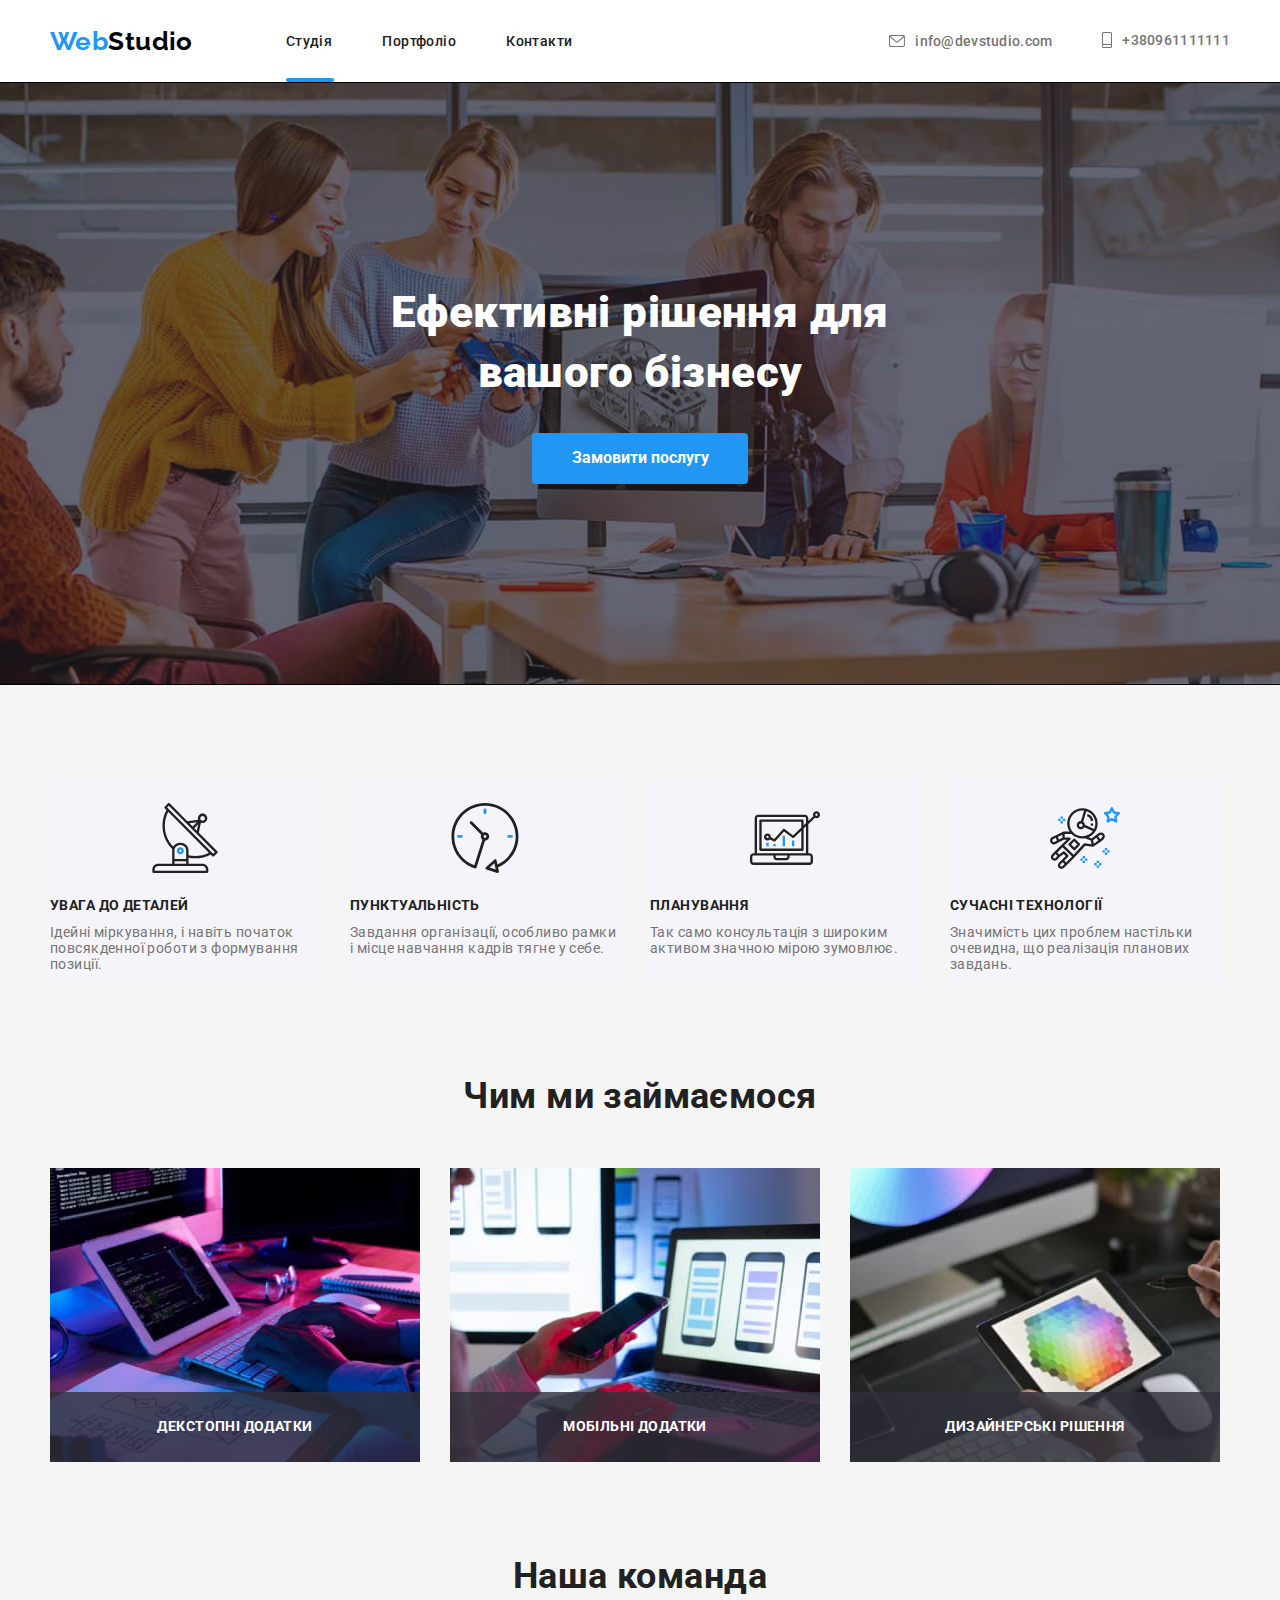
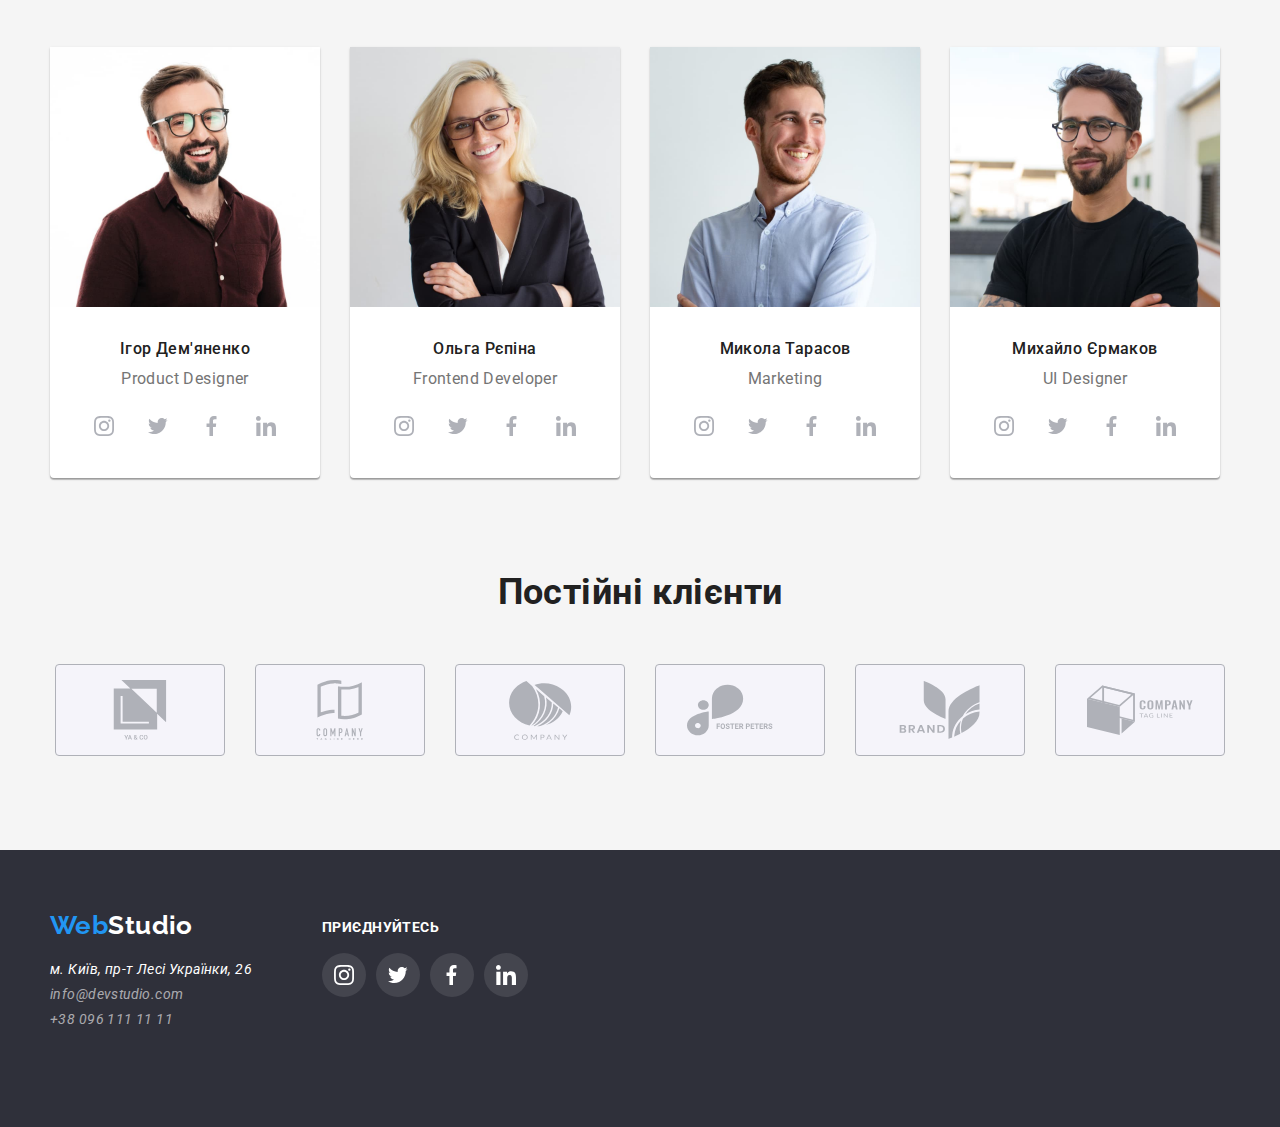
==== index.html @ a7bbc772 "commit" ====
<!DOCTYPE html>
<html lang="en">
<head>
    <meta charset="UTF-8">
    <meta http-equiv="X-UA-Compatible" content="IE=edge">
    <meta name="viewport" content="width=device-width, initial-scale=1.0">
    <title>HW-05</title>
    <link rel="preconnect" href="https://fonts.googleapis.com">
    <link rel="preconnect" href="https://fonts.gstatic.com" crossorigin>
    <link href="https://fonts.googleapis.com/css2?family=Raleway:wght@700&family=Roboto:wght@400;500;700;900&display=swap" 
      rel="stylesheet">
      <link rel="stylesheet" href="https://cdnjs.cloudflare.com/ajax/libs/modern-normalize/1.1.0/modern-normalize.min.css">
        <link rel="stylesheet" href="./css/styles.css">
</head>
<body>
    <!--шапка сторінки-->
    <header class="page-header">
        <div class="container page-header">
        <nav class="main-nav">
            <!--logo--> 

            <p class="logo-top">
                <a class="logo-header" href="./index.html">Web</a>
                <a class="accent-black" href="./index.html">Studio</a>
                <!-- <span class="logo-header">Web</span>
                <span class="accent-black">Studio</span> -->
            </p>

        <!--navigation-->

        <ul class="site-nav list">
            <li class="item">
                <a href="./index.html" class="activ link">Студія</a>
            </li>
            <li class="item"><a href="./portfolio.html" class="link">Портфоліо</a></li>
            <li class="item"><a href="./contacts.html" class="link">Контакти</a></li>
        </ul>
    </nav>

        <ul class="auth-nav list">
            <li class="item">
                <a href="mailto:info@devstudio.com" class="auth-link ">
                    <svg width="16" height="12" class="team-mail-icon">
                        <use href="./images/HW-4/icon/sprite.svg#icon-mail"></use>
                    </svg>
                    info@devstudio.com</a>
            </li>

            <li class="item">
                <a href="tel:+380961111111" class="tel-nav-link">
                    <svg width="10" height="16" class="team-phone-icon">
                        <use href="./images/HW-4/icon/sprite.svg#icon-phone"></use>
                    </svg>
                    +380961111111</a>
            </li>
        </ul>
    </div>
    </header>

   <main>

    <!--heroes-->

    <section class="hero">
        <h1 class="hero-title">Ефективні рішення для <br> вашого бізнесу</h1>

        <button class="hero-btn" data-modal-open >Замовити послугу</button>
    </section>
    
    <!--Features-->
    <section class="section">
        <div class="container">
        <h2  class="visually-hidden section-title">Навики компанії</h2>
        <ul class="feature-list">
            <li class="feature-element">
                <div class="team-skills">
                    <svg width="70" height="70" class="team-antena-icon">
                        <use href="./images/HW-4/icon/sprite.svg#icon-antenna"></use>
                    </svg>
                </div>
                <h3 class="title">УВАГА ДО ДЕТАЛЕЙ</h3>
                <p>Ідейні міркування, і навіть початок повсякденної роботи з формування позиції.</p>
            </li>

            <li class="feature-element ">
                <div class="team-skills">
                    <svg width="70" height="70" class="team-antena-icon">
                        <use href="./images/HW-4/icon/sprite.svg#icon-clock"></use>
                    </svg>
                </div>
                <h3 class="title">ПУНКТУАЛЬНІСТЬ</h3>
                <p>Завдання організації, особливо рамки і місце навчання кадрів тягне у себе.</p>
            </li>

            <li class="feature-element">
                <div class="team-skills">
                    <svg width="70" height="70" class="team-antena-icon">
                        <use href="./images/HW-4/icon/sprite.svg#icon-diagram"></use>
                    </svg>
                </div>
                <h3 class="title">ПЛАНУВАННЯ</h3>
                <p>Так само консультація з широким активом значною мірою зумовлює.</p>
            </li>

            <li class="feature-element">
                <div class="team-skills">
                    <svg width="70" height="70" class="team-antena-icon">
                        <use href="./images/HW-4/icon/sprite.svg#icon-astronaut"></use>
                    </svg>
                </div>
                <h3 class="title">СУЧАСНІ ТЕХНОЛОГІЇ</h3>
                <p >Значимість цих проблем настільки очевидна, що реалізація планових завдань.</p>
            </li>
        </ul>
    </div>
    </section>

    <!--Work-->

    <section class="section about">
        <div class="container">
        <h2 class="section-title">Чим ми займаємося</h2>
        <ul class="flex-work">
            <li class="work-element">
                <div class="work-thumb">
                <img src="./images/HW-1/pk.jpg" alt="компютер" 
                width="370" height="294">
                <p class="work-position">ДЕКСТОПНІ ДОДАТКИ</p>
            </div>
            </li>

            <li class="work-element">
                <div class="work-thumb">
                <img src="./images/HW-1/phone.jpg" alt="телефон" 
                width="370">
                <p class="work-position">Мобільні додатки</p>
            </div>
            </li>
            <li class="work-element">
                <div class="work-thumb">
                <img src="./images/HW-1/lpad.jpg" alt="планшет" 
                width="370">
                <p class="work-position">Дизайнерські рішення</p>
            </div>
            </li>
        </ul>
    </div>
    </section>
    
    <!------Comand------>

    <section class="section">
        <div class="container">
        <h2 class="section-title">Наша команда</h2>
        <ul class="comand-list">
            <li class="page-element ">
                <img src="./images/HW-1/igordemjanenko.jpg" alt="Ігор Демяненко"
                width="270">
                    <h3 class="link-card-heading">Ігор Дем'яненко</h3>
                    <p class="text-card">Product Designer</p>
                     <ul class="team-soc-list list">
                        <li class="team-soc-item">
                            <a href="#" class="team-soc-link">
                                <svg width="20" height="20" class="team-soc-icon">
                                    <use href="./images/HW-4/icon/sprite.svg#icon-instagram"></use>
                                </svg>
                            </a>
                        </li>
                        <li class="team-soc-item">
                            <a href="#" class="team-soc-link">
                                <svg width="20" height="20" class="team-soc-icon">
                                    <use href="./images/HW-4/icon/sprite.svg#icon-twitter"></use>
                                </svg>
                            </a>
                        </li>
                        <li class="team-soc-item">
                            <a href="#" class="team-soc-link">
                                <svg width="20" height="20" class="team-soc-icon">
                                    <use href="./images/HW-4/icon/sprite.svg#icon-facebook"></use>
                                </svg>
                            </a>
                        </li>
                        <li class="team-soc-item">
                            <a href="#" class="team-soc-link">
                                <svg width="20" height="20" class="team-soc-icon">
                                    <use href="./images/HW-4/icon/sprite.svg#icon-linkedin"></use>
                                </svg>
                            </a>
                        </li>
                        </ul>
            </li>
    
            <li class="page-element">
                <img src="./images/HW-1/olharepina.jpg" alt="Ольга Рєпіна"
                width="270">

                <div class="card-info">
                    <h3 class="link-card-heading">Ольга Рєпіна</h3>
                    <p class="text-card">Frontend Developer</p>
                </div>
                <ul class="team-soc-list list">
                    <li class="team-soc-item">
                        <a href="#" class="team-soc-link">
                            <svg width="20" height="20" class="team-soc-icon">
                                <use href="./images/HW-4/icon/sprite.svg#icon-instagram"></use>
                            </svg>
                        </a>
                    </li>
                    <li class="team-soc-item">
                        <a href="#" class="team-soc-link">
                            <svg width="20" height="20" class="team-soc-icon">
                                <use href="./images/HW-4/icon/sprite.svg#icon-twitter"></use>
                            </svg>
                        </a>
                    </li>
                    <li class="team-soc-item">
                        <a href="#" class="team-soc-link">
                            <svg width="20" height="20" class="team-soc-icon">
                                <use href="./images/HW-4/icon/sprite.svg#icon-facebook"></use>
                            </svg>
                        </a>
                    </li>
                    <li class="team-soc-item">
                        <a href="#" class="team-soc-link">
                            <svg width="20" height="20" class="team-soc-icon">
                                <use href="./images/HW-4/icon/sprite.svg#icon-linkedin"></use>
                            </svg>
                        </a>
                    </li>
                    </ul>
            </li>
    
            <li class="page-element">
                <img src="./images/HW-1/mykolatarasow.jpg" alt="Микола Тарасов"
                width="270">

                <div class="card-info">
                    <h3 class="link-card-heading">Микола Тарасов</h3>
                    <p class="text-card">Marketing</p>
                    <ul class="team-soc-list list">
                        <li class="team-soc-item">
                            <a href="#" class="team-soc-link">
                                <svg width="20" height="20" class="team-soc-icon">
                                    <use href="./images/HW-4/icon/sprite.svg#icon-instagram"></use>
                                </svg>
                            </a>
                        </li>
                        <li class="team-soc-item">
                            <a href="#" class="team-soc-link">
                                <svg width="20" height="20" class="team-soc-icon">
                                    <use href="./images/HW-4/icon/sprite.svg#icon-twitter"></use>
                                </svg>
                            </a>
                        </li>
                        <li class="team-soc-item">
                            <a href="#" class="team-soc-link">
                                <svg width="20" height="20" class="team-soc-icon">
                                    <use href="./images/HW-4/icon/sprite.svg#icon-facebook"></use>
                                </svg>
                            </a>
                        </li>
                        <li class="team-soc-item">
                            <a href="#" class="team-soc-link">
                                <svg width="20" height="20" class="team-soc-icon">
                                    <use href="./images/HW-4/icon/sprite.svg#icon-linkedin"></use>
                                </svg>
                            </a>
                        </li>
                        </ul>
                </div>
                
            </li>
    
            <li class="page-element">
                <img src="./images/HW-1/mychajlojermakov.jpg" alt="Михайло Єрмаков"
                width="270">

                <div class="card-info">
                    <h3 class="link-card-heading">Михайло Єрмаков</h3>
                    <p class="text-card">UI Designer</p>
                    <ul class="team-soc-list list">
                        <li class="team-soc-item">
                            <a href="#" class="team-soc-link">
                                <svg width="20" height="20" class="team-soc-icon">
                                    <use href="./images/HW-4/icon/sprite.svg#icon-instagram"></use>
                                </svg>
                            </a>
                        </li>
                        <li class="team-soc-item">
                            <a href="#" class="team-soc-link">
                                <svg width="20" height="20" class="team-soc-icon">
                                    <use href="./images/HW-4/icon/sprite.svg#icon-twitter"></use>
                                </svg>
                            </a>
                        </li>
                        <li class="team-soc-item">
                            <a href="#" class="team-soc-link">
                                <svg width="20" height="20" class="team-soc-icon">
                                    <use href="./images/HW-4/icon/sprite.svg#icon-facebook"></use>
                                </svg>
                            </a>
                        </li>
                        <li class="team-soc-item">
                            <a href="#" class="team-soc-link">
                                <svg width="20" height="20" class="team-soc-icon">
                                    <use href="./images/HW-4/icon/sprite.svg#icon-linkedin"></use>
                                </svg>
                            </a>
                        </li>
                        </ul>
                </div>
                
            </li>
        </ul>
    </div>
    </section>

    <!-- Client base -->

    <section class="section">
        <div class="container">
        <h2 class="section-title">Постійні клієнти</h2>
        <ul class="client-list">
            <li class="client-element">
                <a href="#" class="client-element-link">
                    <svg width="106" height="60" class="client-link">
                    <use href="./images/HW-4/icon/sprite.svg#icon-Union"></use>
                </svg>
            </a>
            </li>

            <li class="client-element">
                <a href="#" class="client-element-link">
                    <svg width="106" height="60" class="client-link">
                    <use href="./images/HW-4/icon/sprite.svg#icon-group"></use>
                </svg>
            </a>
            </li>
            <li class="client-element">
                <a href="#" class="client-element-link">
                    <svg width="106" height="60" class="client-link">
                    <use href="./images/HW-4/icon/sprite.svg#icon-Object"></use>
                </svg>
            </a>
            </li>
            <li class="client-element">
                <a href="#" class="client-element-link">
                    <svg width="106" height="60" class="client-link">
                    <use href="./images/HW-4/icon/sprite.svg#icon-foster-peters"></use>
                </svg>
            </a>
            </li>
            <li class="client-element">
                <a href="#" class="client-element-link">
                    <svg width="106" height="60" class="client-link">
                    <use href="./images/HW-4/icon/sprite.svg#icon-brand"></use>
                </svg>
            </a>
            </li>
            <li class="client-element">
                <a href="#" class="client-element-link">
                    <svg width="106" height="60" class="client-link">
                    <use href="./images/HW-4/icon/sprite.svg#icon-company-tag-line"></use>
                </svg>
            </a>
            </li>
        </ul>
    </div>
    </section>
    <!-- Modal window -->
    <div class="backdrop is-hidden" data-modal>
        <div class="modal">
          <button class="close-button" data-modal-close>
            <svg class="close-button-icon" width="18" height="18">
              <use href="./images/HW-5-icon/symbol-defs.svg#icon-close-black-icon"></use>
            </svg>
          </button>
        </div>
      </div>
   </main>
    <!--Contacts footer-->
    <footer class="page-footer">
        <div class="container section-wrap">
            <section  class="adress-footer-list">
                <p class="logo-bottom">
                    <a class="logo-footer" href="./index.html">Web</a>
                    <a class="accent-white" href="./index.html">Studio</a>
                </p>
                <address>
                    <p class="contact-footer">м. Київ, пр-т Лесі Українки, 26</p>
                    <ul class="adress-list">
                    <li><a href="mailto:info@devstudio.com" class="link">info@devstudio.com</a></li>
                    <li><a href="tel:+380961111111" class="link">+38 096 111 11 11</a></li>
                    </ul>
                </address>
            </section>
    
            <section class="soc-item-footer">
                <h2 class="add-soc-link">ПРИЄДНУЙТЕСЬ</h2>
            <ul class="team-soc-list list">
                <li class="team-soc-item">
                    <a href="#" class="team-soc-footer">
                        <svg width="20" height="20" class="team-soc-icon">
                            <use href="./images/HW-4/icon/sprite.svg#icon-instagram"></use>
                        </svg>
                    </a>
                </li>
                <li class="team-soc-item">
                    <a href="#" class="team-soc-footer">
                        <svg width="20" height="20" class="team-soc-icon">
                            <use href="./images/HW-4/icon/sprite.svg#icon-twitter"></use>
                        </svg>
                    </a>
                </li>
                <li class="team-soc-item">
                    <a href="#" class="team-soc-footer">
                        <svg width="20" height="20" class="team-soc-icon">
                            <use href="./images/HW-4/icon/sprite.svg#icon-facebook"></use>
                        </svg>
                    </a>
                </li>
                <li class="team-soc-item">
                    <a href="#" class="team-soc-footer">
                        <svg width="20" height="20" class="team-soc-icon">
                            <use href="./images/HW-4/icon/sprite.svg#icon-linkedin"></use>
                        </svg>
                    </a>
                </li>
                </ul>
            </section>
        </div>
    </footer>

    <script src="./js/modal.js"></script>
</body>
</html>
---- css/styles.css ----
/*колір головного тексту #212121; */
/*вторинний колір майн, хедер rgba(117, 117, 117, 1);*/
/* вторинний колір футер rgba(255, 255, 255, 0.6); */
/*фоновий білий колір шапка, фото команди #FFFFFF */
/*акцент #2196F3; */
/* фоновий вторинний колір навики,чим ми займаємося #F5F5F5 */
/* фоновий колір наша команда #F5F4FA
   gradient-color-heroes: rgba(47, 48, 58, 0.4); */

:root {
  /* основний колір тексту */
  --primary-text-color: rgba(117, 117, 117, 1);;

  /* колір заголовків */
  --title-text-color: rgba(33, 33, 33, 1);

  /* футер колір адреси */
  --adress-footer-color: rgba(255, 255, 255, 0.6);

  /* футер колір контактів */
  --contact-footer-color:#FFFFFF;

  /* основний фон сторінки */
  --primary-background-color:#F5F5F5;

  /* фон хедера */
  --header-color: rgba(255, 255, 255, 1);

  /* фон наша команда */
 --title-ourtame-color: #F5F4FA;

  /* фон геой */
--title-heroe-color:rgba(47, 48, 58, 1);

  /* колір заголовку герой */
--text-heroe-color:rgba(255, 255, 255, 1);
  /* колір секції футер */

  --footer-color: rgba(47, 48, 58, 1);

  /* акцент, підсвітка */
  --accent-color:rgba(33, 150, 243, 1);

  /* логотип */
  --title-web-color:rgba(33, 150, 243, 1);
  --title-studio-color:rgba(0, 0, 0, 1);

  /* кнопка */
  --title-button-color: #FFFFFF;
  --accen-button-color:rgba(33, 150, 243, 1);
  --bk-color-heroes: rgba(196, 196, 196, 1);
}



body {
  margin: 0;
  background-color: var(--primary-background-color);
  color: var(--primary-text-color);

  font-family: Roboto, sans-serif;
  letter-spacing: 0.03em;
  font-size: 14px;
}

/* утиліти */

.list {
  margin: 0;
  padding: 0;
  list-style: none;
}


ul {
    list-style: none;
}

a {
  text-decoration: none;
  color: inherit;
}

h1,
h2,
h3,
h3,
h4,
h5,
h6,
p,
ul {
margin-top: 0;
margin-bottom: 0;

padding: 0;
}

.page-header {
  background-color: var(--header-color);
  display: flex;
}

.container .page-header {
  display: flex;
}

.container {
  padding-left: 10px;
  padding-right: 10px;
  margin-left: auto;
  margin-right: auto;
  width: 1200px;
  /* outline: 2px solid tomato; */
  }


/*------ Navigation -----*/

.main-nav {
  display: flex;
  align-items: center;
}

/*----- Logo-top ----*/

.logo-top {
  display: flex;
  
}
/*----- Logo header -----*/

.logo-header {
  display: block;
  padding-top: 24px;
  padding-bottom: 25px;

  color: var(--title-web-color);
  font-family: Raleway, sans-serif;
  font-weight: 700;
  font-size: 26px;
  line-height: 1.19;
  text-decoration: none;
}
.accent-black {
  display: block;
  padding-top: 24px;
  padding-bottom: 25px;

  color:var(--title-studio-color);
  font-family: Raleway, sans-serif;
  font-weight: 700;
  font-size: 26px;
  line-height: 1.19;
  text-decoration: none;
}

    /* -----Site nav----- */

.site-nav {
  display: flex;
  margin-left: 93px;
  
}

.site-nav .item +.item {
margin-left: 50px;
}

.site-nav .link {
  display: block;
  padding-top: 32px;
  padding-bottom: 32px;
 

  color: var(--title-text-color);

  font-weight: 500;
  font-size: 14px;
  line-height: 1.14;
  text-decoration: none;
  transition-property: color;
    transition-duration: 250ms;
    transition-timing-function: cubic-bezier(0.4, 0, 0.2, 1);
}

.site-nav .link:hover,
.site-nav .link:focus {
color: var(--accent-color);
}

.item {
  position: relative;
}

.activ {
  color: var(--accent-color);
}

.activ::after {
  content: "";
  position: absolute;
  left: 0;
  bottom: 0;
  width: 48px;
  height: 4px;
  
background: #2196F3;
border-radius: 2px;
  
}



/*----- Auth -----*/

.auth-nav {
  display: flex;
  margin-left: auto;
  align-items: center;
  flex-wrap: wrap;
  padding-top: 32px;
  padding-bottom: 32px;
  /* margin-top: 94px; */
}

.auth-nav .item + .item {
  margin-left: 50px;
}

.auth-link {
  display: inline-flex;
  align-items: center;
  color: var(--primary-text-color);
  font-weight: 500;
  font-size: 14px;
  letter-spacing: 0.02em;
  text-decoration: none;
  justify-content: center;
  transition-property: color;
    transition-duration: 250ms;
    transition-timing-function: cubic-bezier(0.4, 0, 0.2, 1);
}

.auth-link:hover,
.auth-link:focus {
color: var(--accent-color);
}

.team-mail-icon {
  fill:currentColor;
  margin-right: 10px;
}

.tel-nav-link {
  display: inline-flex;
  align-items: center;
  color: var(--primary-text-color);
  font-weight: 500;
  font-size: 14px;
  letter-spacing: 0.02em;
  text-decoration: none;
  justify-content: center;
  transition-property: color;
  transition-duration: 250ms;
  transition-timing-function: cubic-bezier(0.4, 0, 0.2, 1);
}

.tel-nav-link:hover,
.tel-nav-link:focus {
color: var(--accent-color);
}

.team-phone-icon {
  fill:currentColor;
  margin-right: 10px;
}

/* -----Hero----- */

.hero {
  max-width: 1600px;
  min-height: 480px;
  margin-left: auto;
  margin-right: auto;
  outline: 1px solid black;
  background-image: linear-gradient( to right, rgba(47, 48, 58, 0.4), 
  rgba(47, 48, 58, 0.4)),  
  url("../images/HW-4/heroes.jpg");
  background-color: var(--bk-color-heroes);
  background-repeat: no-repeat;
  background-position: center;
  background-size: cover;

  text-align: center; 
  background-color: var(--title-heroe-color);
}

  .hero-title {
    margin-top: 0;
   
    padding-top: 200px;
    padding-bottom: 30px;
    color:var(--text-heroe-color);
    font-weight: 900;
    font-size: 44px;
    line-height: 1.36; 
    
  }

  .hero-btn {
    margin-bottom: 200px;
    font-family: inherit;
    cursor: pointer;
    display: inline-block;
    border: 1px solid transparent;
    border-radius: 4px;
    padding: 10px 32px;
    min-width: 216px;

    color: var(--title-button-color);
    background-color: var(--accen-button-color);
    font-weight: 700;
    font-size: 16px;
    line-height: 1.8;
    text-decoration: none;
    text-align:center ;
    }

    
  

/* Section */
.section {
  padding-top: 0;
  padding-bottom: 94px;
  z-index: 1;
}

.visually-hidden {
  position: absolute;
  width: 1px;
  height: 1px;
  margin: -1px;
  border: 0;
  padding: 0;
  white-space: nowrap;
  clip-path: inset(100%);
  clip: rect(0 0 0 0);
  overflow: hidden;
}

.section-title {
  margin-top: 0;
  margin-bottom: 50px; 
color: var(--title-text-color);
font-weight: 700;
font-size: 36px;
line-height: 1.16;
text-align: center;
}


/*------- Features -------*/
.feature-list {
  display: flex;
  flex-wrap: wrap;
  margin-top: 94px;
}

.feature-element {
  width: 270px;
  margin-right: 30px;
  display: block;
  content: "";
  background-repeat: no-repeat;
  background-position: center;
  background-color: rgba(245, 244, 250, 1);
}

.team-skills {
  display:flex;
  /* width: 270px; */
  height: 120px;
  align-items: center;
  justify-content: center;
  
}

.feature-element:nth-child(4n) {
  margin-right: 0;
}

.feature-list .title {
  margin-top: 0;
  margin-bottom: 10px;
  color: var(--title-text-color);
  font-weight: 700;
  font-size: 14px;
  line-height: 1.14;
}

.feature-list p {
  margin-top: 0;
  margin-bottom: 10px;
}

  /*------ Work -------*/

  .flex-work {
    display: flex;
    flex-wrap: wrap;
    
  }

  .work-element {
    width: 370px;
    margin-right: 30px;
  }

  .work-element:nth-child(3n) {
    margin-right: 0;
  }


.work-thumb {
  position: relative;
}
.work-thumb img {
  display: flex;
  
}


.work-thumb::before {
    position: absolute;
    display: block;
    content: "";
  }


  .work-position {
    display: flex;
    position: absolute;
    bottom: 0;
    width: 370px;
    height: 70px;
    align-items: center;
    justify-content: center;
    font-weight: 700;
    font-size: 14px;
    line-height: 1.14;
    text-align: center;
    letter-spacing: 0.03em;
    text-transform: uppercase;
    color: #FFFFFF;
  background: rgba(47, 48, 58, 0.8);
  }

  

  


/* ---overley to work-thumb ----*/

 

  /*------ Comand------- */

  .comand-list {
    display: flex;
    flex-wrap: wrap;
    text-align: center;
  }

  .page-element {
    width: 270px;
    margin-right: 30px;
    background-color: var(--header-color);
    box-shadow: 0px 1px 3px rgba(0, 0, 0, 0.12), 
    0px 1px 1px rgba(0, 0, 0, 0.14),
     0px 2px 1px rgba(0, 0, 0, 0.2);
    border-radius: 0px 0px 4px 4px;
    transition-property: box-shadow, background-color;
  transition-duration: 250ms;
  transition-timing-function: cubic-bezier(0.4, 0, 0.2, 1);
    
    /* filter: drop-shadow(0px 4px 4px rgba(0, 0, 0, 0.25)); */
  }
  .page-element:hover,
  .page-element:focus {
    filter: drop-shadow(0px 4px 4px rgba(0, 0, 0, 0.25));
  }

  .page-element:nth-child(4n) {
    margin-right: 0;
  }

  /* social button */

  .team-soc-list  {
    display: flex;
    justify-content: center;
    margin-top: 16px;
    margin-bottom: 30px;
  }

  .team-soc-item:not(:last-child) {
    margin-right: 10px;
  }
  
  .team-soc-link {
    display:flex;
    width: 44px;
    height: 44px;
    align-items: center;
    justify-content: center;
    color: #AFB1B8;
    border-radius: 50%;
    background-color: #FFFFFF;
    transition-property: background-color;
    transition-duration: 250ms;
    transition-timing-function: cubic-bezier(0.4, 0, 0.2, 1);
    
  }

  .team-soc-icon {
    fill: currentColor;
    align-items: center;
    justify-content: center;
    
  }

  
  .team-soc-link:hover,
  .team-soc-link:focus {
    background-color: #2196F3;
    color: #FFFFFF;
    
  }


  .link-card-heading {
    margin-bottom: 10px;
    margin-top: 30px;
    color: var(--title-text-color);
    font-weight: 500;
    font-size: 16px;
    line-height: 1.18;
  }
  
  .text-card {
    font-weight: 400;
    font-size: 16px;
    line-height: 1.2;
  }

  /*--- Client base ---*/
  
   .client-list  {
    display: flex;
    justify-content: center;
  }

  .client-link {
    fill: currentColor;
    align-items: center;
    justify-content: center;
  } 

  .client-element-link {
    display:flex;
    width: 170px;
    height: 92px;
    align-items: center;
    justify-content: center;
    color: #AFB1B8;
    border: 1px solid #AFB1B8;
    border-radius: 4px;
    background-color:  rgba(245, 244, 250, 1);
    transition-property: background-color, color, border;
    transition-duration: 250ms;
    transition-timing-function: cubic-bezier(0.4, 0, 0.2, 1);
  }
    
  .client-element:not(:last-child) {
    margin-right: 30px;
  }

  .client-element-link:hover,
  .client-element-link:focus {
    color: #2196F3;
    border: 1px solid #2196F3; 
    border-radius: 4px;
    filter: drop-shadow(0px 4px 4px rgba(0, 0, 0, 0.25));
  }
  
  /* ----MODAL WONDOW----- */

  .backdrop {
    position: fixed;
    /* position: absolute; */
    width: 100%;
    height: 100%;
    left: 0px;
    top: 0px;
    transition: opacity 250ms cubic-bezier(0.4, 0, 0.2, 1);
    background: rgba(0, 0, 0, 0.2);
    }

    .backdrop.is-hidden {
      opacity: 0;
      pointer-events: none;
    }

    .modal {
      position: absolute;
      top: 50%;
      left: 50%;
      transform: translate(-50%, -50%) scale(1);
      width: 528px;
      height: 581px;

      transition: transform 250ms cubic-bezier(0.4, 0, 0.2, 1); ;
      
      background-color: #FFFFFF;
      box-shadow: 0px 1px 3px rgba(0, 0, 0, 0.12),
       0px 1px 1px rgba(0, 0, 0, 0.14), 
       0px 2px 1px rgba(0, 0, 0, 0.2);
      border-radius: 4px;
    } 
    
    .close-button {
      position: absolute;
      cursor: pointer;
      top: 8px;
      right: 8px;
      width: 30px;
      height: 30px;
      display: inline-flex;
      align-items: center;
      justify-content: center;
      border: 1px solid rgba(0, 0, 0, 0.1);
      border-radius: 50%;
      background-color: inherit;
    }
  /*--- Footer--- */

  .page-footer {
    background-color: 
    #2F303A;
  }

  /* -----section-wrap---- */
  .section-wrap {
    display: flex;
  }

  /* ---section adress-footer-list--- */
  .adress-footer-list {
margin-right: 70px;
  }

  /*------ logo footer ----*/

.logo-footer {
  display: block;
  color: var(--title-web-color);
  font-family: Raleway, sans-serif;
  font-weight: 700;
  font-size: 26px;
  line-height: 1.19;
  text-decoration: none;
}
.accent-white {
  display: block;
  color: var(--text-heroe-color);
  font-family: Raleway, sans-serif;
  font-weight: 700;
  font-size: 26px;
  line-height: 1.19;
  text-decoration: none;
}

  /*----- Logo-button----- */

.logo-bottom {
  display: flex;
  padding-top: 60px;
  padding-bottom: 20px;
}

.contact-footer {
 color: var(--contact-footer-color);
 padding-bottom: 9px;
}

  .adress-list .link {
 color: var(--adress-footer-color);
 text-decoration: none;
 font-weight: 400;
 font-size: 14px;
 line-height: 1,4;
 letter-spacing: 0.03em;
  }

  .adress-list {
    padding-bottom: 60px;
  }
  
  .adress-list li {
  margin-top: 0;
  margin-bottom: 9px;
  }

  /* -------footer social button efekct -----*/
  .soc-item-footer {
    margin-top: 72px;
    margin-bottom: 100px;
  }
  .add-soc-link {
    margin-bottom: 20px;
    font-family: Roboto, sans-serif;
    font-weight: 700;
    font-size: 14px;
    line-height: 0.8;
    color: #FFFFFF;
    /* text-align:center ; */
  }
  .team-soc-footer {
    display:flex;
    width: 44px;
    height: 44px;
    align-items: center;
    justify-content: center;
    color: #FFFFFF;
    border-radius: 50%;
    background: rgba(255, 255, 255, 0.1);
    transition-property: background-color;
    transition-duration: 250ms;
    transition-timing-function: cubic-bezier(0.4, 0, 0.2, 1);
  }

  .team-soc-footer:hover,
  .team-soc-footer:focus {
    color: #FFFFFF;
    background-color: #2196F3;
  }
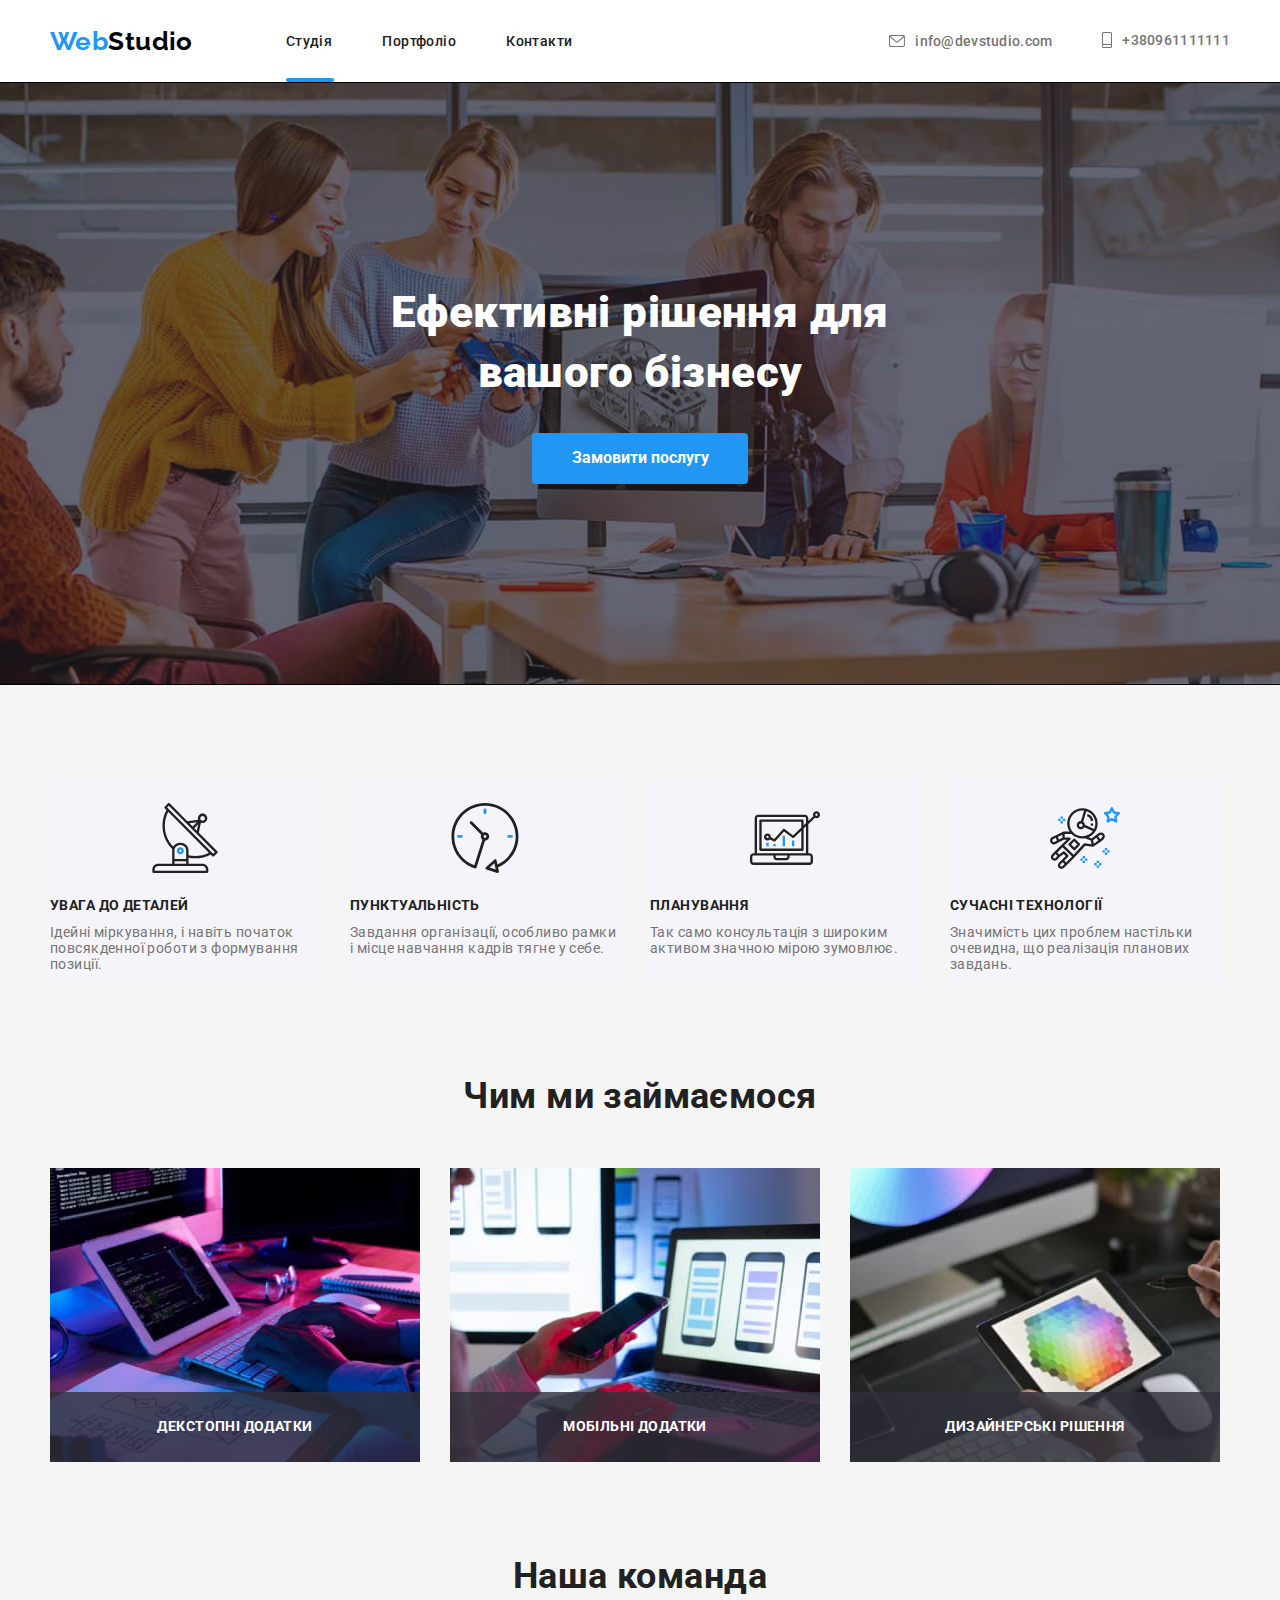
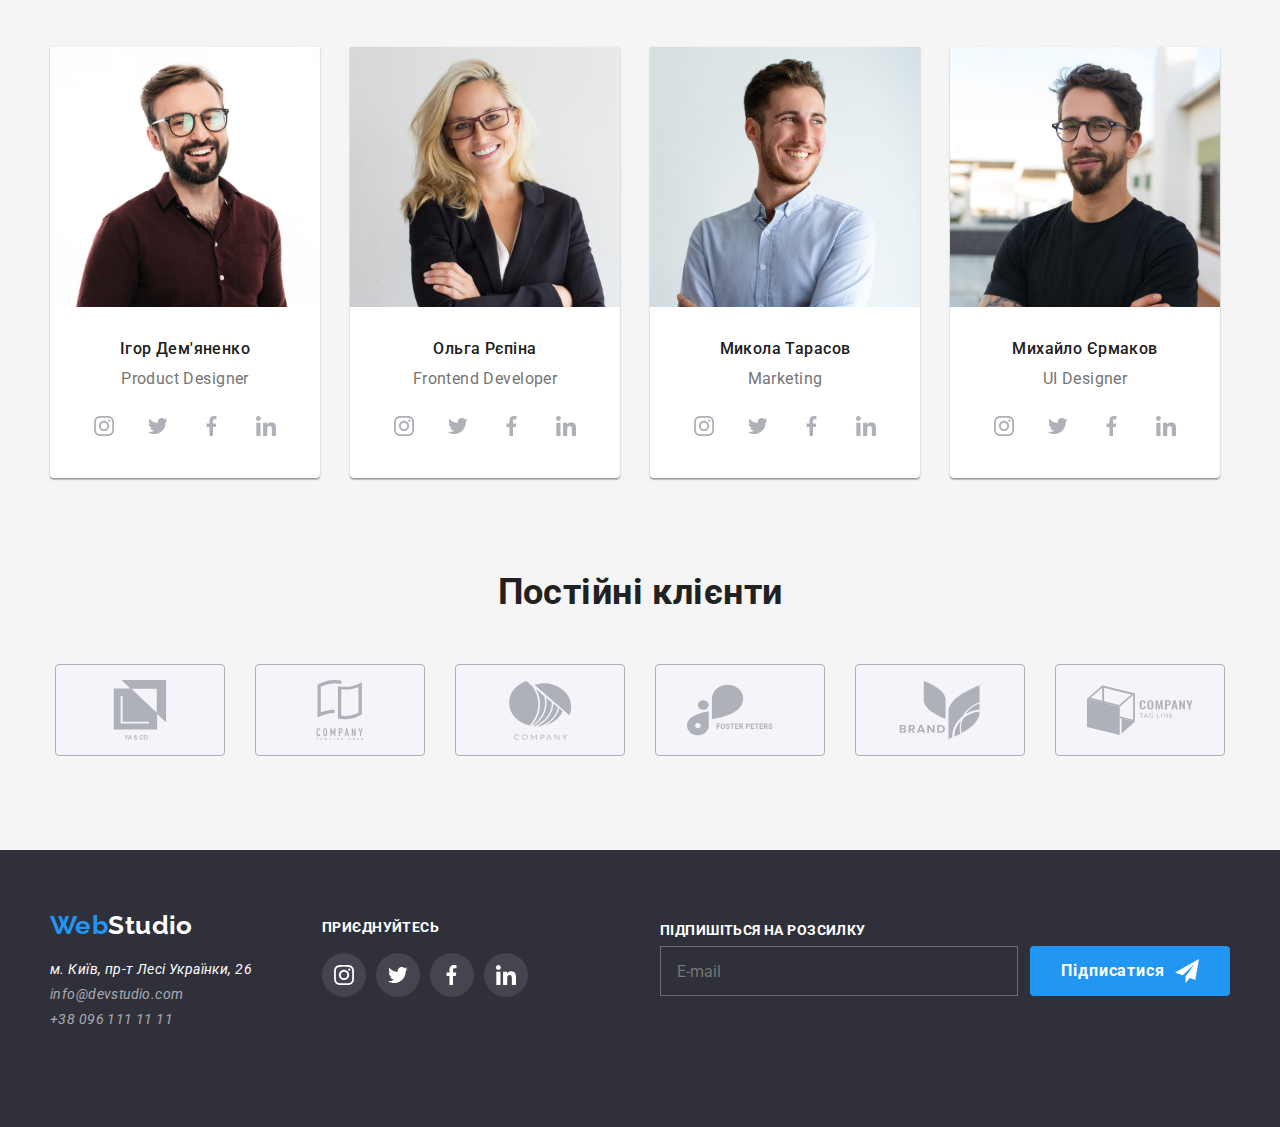
==== commit 85ab1aaf: "add inf for modal window and add to footer submit button to mail" ====
--- a/index.html
+++ b/index.html
@@ -4,7 +4,7 @@
     <meta charset="UTF-8">
     <meta http-equiv="X-UA-Compatible" content="IE=edge">
     <meta name="viewport" content="width=device-width, initial-scale=1.0">
-    <title>HW-05</title>
+    <title>HW-06</title>
     <link rel="preconnect" href="https://fonts.googleapis.com">
     <link rel="preconnect" href="https://fonts.gstatic.com" crossorigin>
     <link href="https://fonts.googleapis.com/css2?family=Raleway:wght@700&family=Roboto:wght@400;500;700;900&display=swap" 
@@ -367,7 +367,9 @@
         </ul>
     </div>
     </section>
+
     <!-- Modal window -->
+
     <div class="backdrop is-hidden" data-modal>
         <div class="modal">
           <button class="close-button" data-modal-close>
@@ -375,9 +377,60 @@
               <use href="./images/HW-5-icon/symbol-defs.svg#icon-close-black-icon"></use>
             </svg>
           </button>
+          <form class="forma-modal">
+            <p class="title-modal">Залиште свої дані, ми вам передзвонимо</p>
+            <div class="form-tel">
+                <label class="label-text">
+                    <span class="form-text">Ім'я</span>
+                    <input type="text" name="username" class="modal-input">
+                    <svg class="icon-modal">
+                        <use href="./images/HW-6-icon/sprite-modal.svg#icon-person-black"></use>
+                    </svg>
+                </label>
+            </div>
+            <div class="form-tel">
+                <label class="label-text">
+                    <span class="form-text">Телефон</span>
+                    <input type="tel" name="tel" class="modal-input">
+                    <svg class="icon-modal">
+                        <use href="./images/HW-6-icon/sprite-modal.svg#icon-phone-black"></use>
+                    </svg>
+                </label>
+            </div>
+            <div class="form-tel">
+                <label class="label-text">
+                    <span class="form-text">Пошта</span>
+                    <input type="email" name="email" class="modal-input">
+                    <svg class="icon-modal">
+                        <use href="./images/HW-6-icon/sprite-modal.svg#icon-email-black"></use>
+                    </svg>
+                </label>
+            </div>
+            <div class="form-tel">
+                <label class="label-text">
+                    <span class="form-text">Коментар</span>
+                    <textarea name="coments" cols="30" rows="10" class="modal-textarea" placeholder="Введіть текст"></textarea>
+                </label>
+            </div>
+            <div class="check">
+                <label class="modal-check">
+                    <input type="checkbox" name="checkbox" value="check" class="checkbox">
+                    <svg class="icon-check">
+                        <use href="./images/HW-6-icon/sprite-modal.svg#icon-Vector"></use>
+                        <span class="check-text">Погоджуюся з розсилкою та приймаю 
+                            <a href="./index.html" class="a-modal">Умови договору</a>
+                        </span>
+                    </svg>
+                </label>
+            </div>
+            <div class="form-submit">
+                <button type="submit" class="submit-modal">Відправити</button>
+            </div>
+          </form>
         </div>
       </div>
    </main>
+
     <!--Contacts footer-->
     <footer class="page-footer">
         <div class="container section-wrap">
@@ -428,6 +481,21 @@
                 </li>
                 </ul>
             </section>
+            <div class="forma">
+                <form class="form-bottom">
+                    <p class="forma-text">Підпишіться на розсилку</p>
+                    <div class="forma-invite">
+                        <input type="email" class="input-bottom" placeholder="E-mail">
+                        <button type="submit" class="submit-bottom">
+                            <span class="submit-text">Підписатися</span>
+                            <svg class="submit-icon">
+                                <use href="./images/HW-6-icon/sprite-modal.svg#icon-icon-telegram"></use>
+                            </svg>
+                        </button>
+                        
+                    </div>
+                </form>
+            </div>
         </div>
     </footer>
 
--- a/css/styles.css
+++ b/css/styles.css
@@ -64,6 +64,10 @@
   font-size: 14px;
 }
 
+textarea {
+  resize: none;
+}
+
 /* утиліти */
 
 .list {
@@ -78,9 +82,28 @@
 }
 
 a {
-  text-decoration: none;
+  /* text-decoration: none; */
   color: inherit;
 }
+
+/* a.current {
+  color: var(--accent-color);
+}
+
+.current-sate {
+  position: relative;
+}
+
+.current::after {
+  position: absolute;
+  content: "";
+  bottom: 0;
+  left: 0;
+  width: 100%;
+  height: 4px;
+  background: var(--accent-color);
+  border-radius: 2px;
+} */
 
 h1,
 h2,
@@ -646,6 +669,176 @@
       border-radius: 50%;
       background-color: inherit;
     }
+     /* ------FORM-MODAL-WINDOW------ */
+  
+   .forma-modal {
+    padding: 40px;
+  }
+
+  .title-modal {
+    font-weight: 700;
+    margin-bottom: 12px;
+    font-size: 20px;
+    line-height: 1.15;
+    text-align: center;
+    color: var(--title-text-color);
+  }
+
+  .modal-input {
+    display: inline-block;
+    width: 448px;
+    height: 40px;
+    padding: 0 0 0 40px;
+    margin-top: 4px;
+    outline: none;
+    border: 1px solid rgba(33, 33, 33, 0.2);
+    border-radius: 4px;
+    cursor: pointer;
+    transition: color 250ms cubic-bezier(0.4, 0, 0.2, 1),
+      fill 250ms cubic-bezier(0.4, 0, 0.2, 1);
+  }
+
+  .modal-textarea {
+    display: block;
+    width: 448px;
+    height: 120px;
+    padding: 12px 16px;
+    margin-top: 4px;
+    resize: none;
+    outline: none;
+    cursor: pointer;
+    border: 1px solid rgba(33, 33, 33, 0.2);
+    border-radius: 4px;
+    transition: border 250ms cubic-bezier(0.4, 0, 0.2, 1);
+  }
+
+  .a-modal {
+    display: inline-block;
+    padding: 0;
+    margin: 0;
+    color: var(--accent-color);
+  }
+
+  .label-text {
+    position: relative;
+    font-size: 12px;
+    line-height: 1.17;
+    letter-spacing: 0.01em;
+    color: var(--primary-text-color);
+  }
+
+  .form-tel+.form-tel {
+    margin-top: 10px;
+  }
+
+  .form-text {
+    font-family: 'Roboto';
+    font-style: normal;
+    font-weight: 400;
+    font-size: 12px;
+    line-height: 1.17;
+    letter-spacing: 0.01em;
+    color: var(--primary-text-color);
+  }
+
+
+  .form-textarea {
+    margin-top: 10px;
+  }
+
+  .modal-check {
+    display: flex;
+    align-items: center;
+    color: var(--primary-text-color);
+  }
+
+  .check-text {
+    margin-left: 9px;
+  }
+
+  .check {
+    display: flex;
+    justify-content: center;
+    margin-bottom: 30px;
+    margin-top: 20px;
+  }
+
+  .icon-check {
+    display: inline-block;
+    width: 16px;
+    height: 15px;
+  }
+
+  .icon-icon-check {
+    display: inline-block;
+    width: 16px;
+    height: 15px;
+  }
+
+  .checkbox:checked+.icon-check {
+    background-image: url(../images/HW-6-icon/icon-check-blue.svg);
+    fill: var(--title-text-color);
+  }
+
+  .checkbox:focus+.icon-check {
+    fill: var(--accent-color);
+  }
+
+  .checkbox {
+    appearance: none;
+    transition: background-image 250ms cubic-bezier(0.4, 0, 0.2, 1),
+      fill 250ms cubic-bezier(0.4, 0, 0.2, 1);
+  }
+
+  .form-submit {
+    display: flex;
+    justify-content: center;
+
+  }
+
+  .submit-modal {
+    display: block;
+    width: 200px;
+    height: 50px;
+    font-family: 'Roboto';
+    font-style: normal;
+    font-weight: 700;
+    font-size: 16px;
+    line-height: 1.87;
+    border: none;
+    border-radius: 4px;
+    letter-spacing: 0.06em;
+    color: var(--contact-footer-color);
+    background: var(--accent-color);
+    cursor: pointer;
+    transition: box-shadow 250ms cubic-bezier(0.4, 0, 0.2, 1);
+
+  }
+
+  .submit-modal:focus,
+  .submit-modal:hover {
+    box-shadow: 0px 4px 4px rgba(0, 0, 0, 0.15);
+  }
+
+  .modal-input:focus~.icon-modal {
+    color: var(--accent-color);
+    fill: var(--accent-color);
+  }
+
+  .modal-textarea:focus,
+  .modal-input:focus {
+    border: 1px solid var(--accent-color);
+  }
+
+  .icon-modal {
+    position: absolute;
+    width: 18px;
+    height: 18px;
+    top: 32px;
+    left: 10px;
+  }
+
+
   /*--- Footer--- */
 
   .page-footer {
@@ -748,7 +941,80 @@
     color: #FFFFFF;
     background-color: #2196F3;
   }
-  
-
-
-
+   /* ------FORM-FOOTER------ */
+
+   .forma {
+    margin-left: auto;
+    margin-top: 72px;
+    margin-bottom: 94px;
+  }
+
+  .forma-invite {
+    display: flex;
+    align-items: center;
+  }
+
+  .forma-text {
+    font-weight: 700;
+    margin-bottom: 8px;
+    text-transform: uppercase;
+    color: var(--contact-footer-color);
+  }
+
+  .input-bottom {
+    width: 358px;
+    height: 50px;
+    padding-left: 16px;
+    font-size: 16px;
+    line-height: 1.25;
+    cursor: pointer;
+    border: 1px solid rgba(255, 255, 255, 0.3);
+    transition: filter 250ms cubic-bezier(0.4, 0, 0.2, 1);
+    background-color: var(--footer-color);
+    color: rgba(255, 255, 255, 0.6);
+  }
+
+  input::placeholder.input-bottom {
+    color: rgba(255, 255, 255, 0.6);
+  }
+
+  .input-bottom:focus,
+  .input-bottom:hover {
+    filter: drop-shadow(0px 4px 4px rgba(0, 0, 0, 0.15));
+  }
+
+
+  .submit-bottom {
+    display: flex;
+    font-weight: 700;
+    font-size: 16px;
+    line-height: 1.88;
+    letter-spacing: 0.06em;
+    width: 200px;
+    height: 50px;
+    margin-left: 12px;
+    align-items: center;
+    justify-content: center;
+    cursor: pointer;
+    background: var(--accent-color);
+    color: var(--contact-footer-color);
+    transition: box-shadow 250ms cubic-bezier(0.4, 0, 0.2, 1);
+    border: none;
+    border-radius: 4px;
+  }
+
+  .submit-bottom:focus,
+  .submit-bottom:hover {
+    box-shadow: 0px 4px 4px rgba(0, 0, 0, 0.15);
+  }
+
+  .submit-icon {
+    top: 13px;
+    margin-left: 10px;
+    width: 24px;
+    height: 24px;
+    fill: var(--contact-footer-color);
+  }
+
+
+
